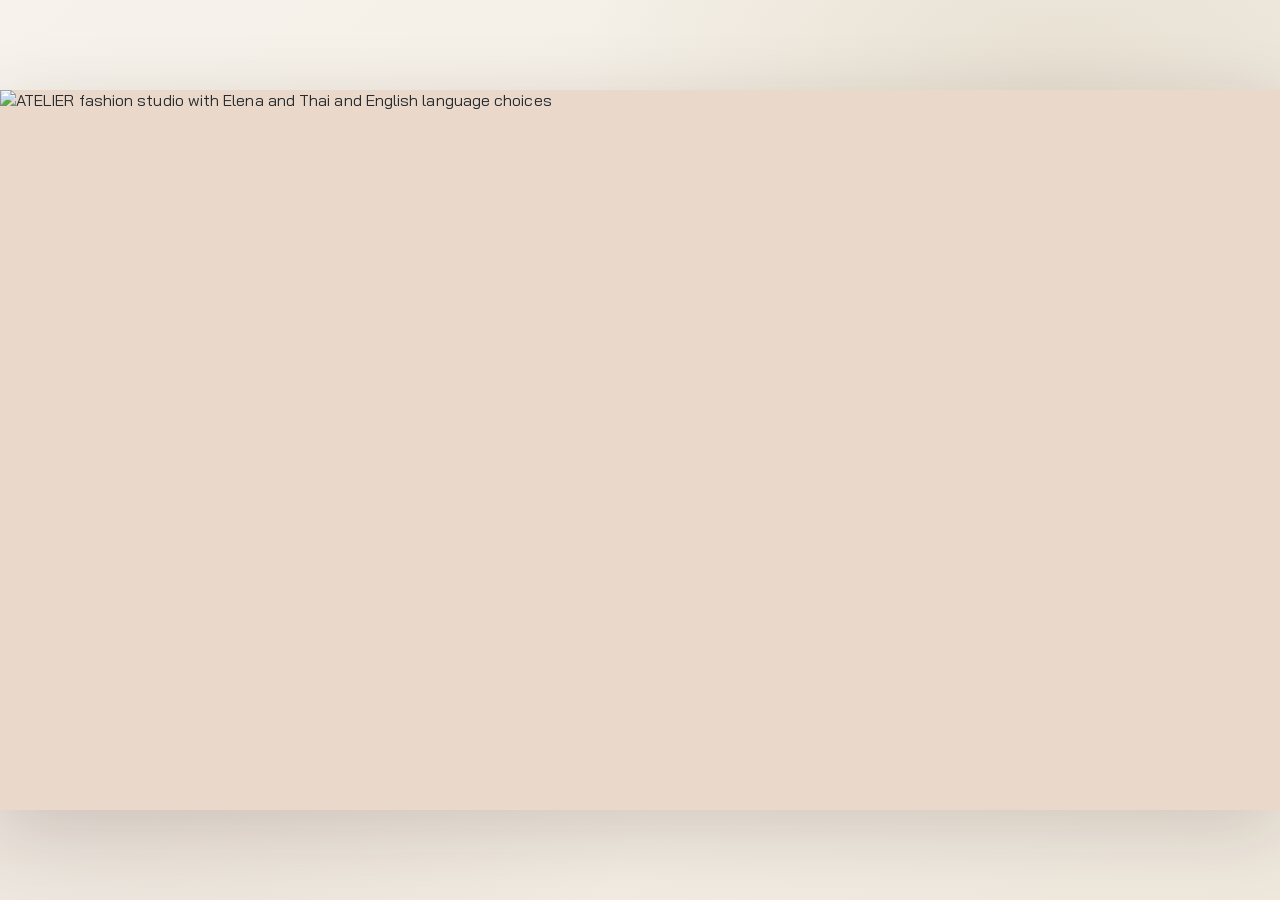
==== index.html @ 14bdda6b "Add files via upload" ====
<!DOCTYPE html>
<html lang="th">
<head>
  <meta charset="UTF-8">
  <meta name="viewport" content="width=device-width, initial-scale=1.0">
  <meta name="theme-color" content="#041f3c">
  <title>ATELIER — Fashion Learning Experience</title>
  <link rel="preconnect" href="https://fonts.googleapis.com">
  <link rel="preconnect" href="https://fonts.gstatic.com" crossorigin>
  <link href="https://fonts.googleapis.com/css2?family=Bai+Jamjuree:wght@300;400;500;600;700&display=swap" rel="stylesheet">
  <link rel="stylesheet" href="css/style.css">
</head>
<body>
  <div id="background-atelier" aria-hidden="true"></div>
  <header class="site-header">
    <button class="brand-button" id="brand-home" aria-label="ATELIER home">ATELIER</button>
    <div class="header-actions">
      <span id="progress-text" class="progress-label">ATELIER · LEARNING STUDIO</span>
      <button id="language-toggle" class="language-toggle" type="button">EN</button>
    </div>
  </header>
  <main id="app-container" aria-live="polite"></main>
  <footer class="site-footer"><span>ATELIER</span><i>✦</i> THE ART OF LEARNING & DESIGN</footer>
  <script src="js/recordAdapter.js"></script>
  <script src="js/game.js"></script>
</body>
</html>
---- css/style.css ----
:root{--cream:#f7f1e9;--burgundy:#713c48;--rose:#c98f91;--sage:#718575;--ink:#302927;--paper:#fffdfa;--muted:#776e69;--line:#e6d8d2;--shadow:0 18px 48px rgba(65,40,40,.10)}
*{box-sizing:border-box}
body{margin:0;min-height:100vh;background:var(--cream);color:var(--ink);font-family:Inter,"Noto Sans Thai",Arial,sans-serif;display:flex;flex-direction:column}
#background-atelier{position:fixed;inset:0;background:radial-gradient(circle at 80% 15%,rgba(201,143,145,.20),transparent 28%),radial-gradient(circle at 10% 80%,rgba(113,133,117,.14),transparent 28%);z-index:-1}
.site-header{height:76px;padding:0 clamp(18px,5vw,72px);display:flex;align-items:center;justify-content:space-between;background:rgba(113,60,72,.97);color:#fffaf4;box-shadow:0 4px 18px rgba(0,0,0,.08)}
.brand-button{margin:0;padding:0;border:0;background:none;color:inherit;font-family:Georgia,serif;font-size:24px;letter-spacing:.2px;cursor:pointer}
.brand-button:hover{transform:none;background:none;color:#fff}
.header-actions{display:flex;align-items:center;gap:18px}.progress-label{font-size:12px;opacity:.82}
.language-toggle{margin:0;padding:9px 14px;border:1px solid rgba(255,255,255,.5);background:transparent;color:white;border-radius:999px;font-size:12px}
main{width:100%;max-width:1180px;margin:0 auto;padding:clamp(24px,5vw,64px) clamp(16px,4vw,48px);flex:1}
.site-footer{text-align:center;padding:18px;color:#877b75;font-size:11px;letter-spacing:.08em}
.welcome-card,.content-shell{width:100%;margin:0 auto}.welcome-card{max-width:760px;background:rgba(255,253,250,.94);border:1px solid #e7d5d0;border-radius:22px;padding:clamp(28px,6vw,64px);box-shadow:var(--shadow);text-align:center}
.language-screen{margin-top:4vh}.eyebrow{font-size:11px;letter-spacing:.18em;font-weight:800;color:var(--sage);text-transform:uppercase}
h1,h2,h3,p{margin-top:0}h1{font-family:Georgia,"Noto Serif Thai",serif;color:var(--burgundy);font-size:clamp(30px,5vw,48px);line-height:1.16;margin:14px 0}
h2{color:var(--burgundy);font-size:22px}h3{color:var(--burgundy);font-size:18px;margin:10px 0}
.lead{font-size:16px;line-height:1.8;color:#665b56;max-width:620px;margin:0 auto 28px}
.language-options{display:grid;grid-template-columns:repeat(2,minmax(0,1fr));gap:14px;margin:34px auto 0;max-width:520px}
.language-choice{margin:0;background:#fff;border:1px solid var(--line);border-radius:14px;color:var(--ink);padding:24px 12px;display:flex;flex-direction:column;align-items:center;gap:7px}
.language-choice:hover{border-color:var(--burgundy);background:#fff9f7;transform:translateY(-3px)}
.flag{font-size:30px}.language-choice strong{font-size:17px}.language-choice small{color:var(--muted);font-weight:400}
.home-screen{margin-top:2vh}.home-screen h1{font-size:clamp(40px,7vw,66px)}.home-art{display:flex;align-items:center;justify-content:center;gap:14px;margin:30px auto}.home-art img{width:72px;height:72px;border-radius:50%;border:2px solid var(--rose);background:var(--cream)}.home-art div{display:flex;flex-direction:column;text-align:left;gap:4px}.home-art strong{color:var(--burgundy)}.home-art span{font-size:12px;color:var(--muted)}
button{font:inherit;cursor:pointer;transition:transform .16s,background .16s,border-color .16s,box-shadow .16s}
.primary-button,.secondary-button{border-radius:999px;padding:14px 24px;font-weight:700;margin:0;border:1px solid transparent}
.primary-button{background:var(--burgundy);color:#fffaf4;box-shadow:0 8px 18px rgba(113,60,72,.16)}.primary-button:hover{background:#5c303a;transform:translateY(-2px)}
.secondary-button{background:transparent;border-color:#cdb8b2;color:var(--burgundy)}.secondary-button:hover{background:#f8eeeb;transform:translateY(-1px)}
.text-button{border:0;background:none;color:var(--burgundy);padding:10px 12px;margin:0;font-weight:700}.text-button:hover{background:rgba(113,60,72,.06);transform:none}
.home-screen .text-button{display:block;margin:12px auto 0}
.content-shell{max-width:1040px}.narrow-shell{max-width:780px}
.section-heading{margin:8px 0 28px}.section-heading h1{margin-bottom:8px}.section-heading p{color:var(--muted);line-height:1.7}
.chapter-grid{display:grid;grid-template-columns:repeat(2,minmax(0,1fr));gap:14px}
.chapter-card{margin:0;padding:22px;background:rgba(255,253,250,.92);border:1px solid var(--line);border-radius:16px;display:flex;gap:18px;text-align:left;color:var(--ink);min-height:150px}
.chapter-card:hover{border-color:var(--rose);transform:translateY(-3px);box-shadow:var(--shadow)}
.chapter-number{font-family:Georgia,serif;font-size:32px;color:var(--rose);line-height:1}
.chapter-copy{display:flex;flex-direction:column;gap:7px}.chapter-copy small{font-size:10px;letter-spacing:.12em;color:var(--sage);font-weight:800}.chapter-copy strong{font-size:18px;color:var(--burgundy)}.chapter-copy span{font-size:13px;line-height:1.5;color:var(--muted)}.chapter-copy em{font-style:normal;font-size:12px;font-weight:700;color:var(--burgundy);margin-top:5px}
.page-actions{display:flex;justify-content:space-between;align-items:center;gap:12px;margin-top:28px;flex-wrap:wrap}
.breadcrumb{display:flex;align-items:center;gap:10px;margin-bottom:24px;color:#9a8d86;font-size:12px}.breadcrumb .text-button{padding-left:0}
.chapter-hero{background:rgba(255,253,250,.88);border:1px solid var(--line);border-radius:18px;padding:30px;margin-bottom:16px}.chapter-hero h1{font-size:38px}.chapter-hero .lead{margin:0}
.info-card{background:rgba(255,253,250,.9);border:1px solid var(--line);border-radius:16px;padding:24px;margin:14px 0;line-height:1.8}.info-card ul{padding-left:22px;margin-bottom:0}.info-card li{margin:8px 0}.muted{color:var(--muted);font-size:13px}
.tool-review-grid{display:grid;grid-template-columns:repeat(2,minmax(0,1fr));gap:14px}
.tool-review-card{background:rgba(255,253,250,.95);border:1px solid var(--line);border-radius:15px;padding:20px;min-height:170px}
.tool-card-top{display:flex;justify-content:space-between;align-items:center}.tool-index{font-family:Georgia,serif;color:var(--rose);font-size:24px}.shortcut{background:#f4e9e5;color:var(--burgundy);border-radius:7px;padding:5px 9px;font-weight:800;font-size:12px}.tool-review-card p{font-size:14px;color:#6d625d;line-height:1.7;margin-bottom:0}
.matching-progress{display:flex;align-items:center;gap:16px;margin:22px 0;color:var(--muted);font-size:13px}.progress-track{height:7px;flex:1;background:#eadeda;border-radius:99px;overflow:hidden}.progress-track i{display:block;height:100%;background:var(--sage);border-radius:99px;transition:width .2s}
.matching-columns{display:grid;grid-template-columns:1fr 1fr;gap:22px}.matching-column h2{font-size:16px;margin-bottom:12px}.match-list{display:flex;flex-direction:column;gap:10px}
.match-tool,.match-prompt{width:100%;margin:0;border-radius:12px;padding:16px;background:rgba(255,253,250,.96);border:1px solid #dfcbc5;color:var(--ink);text-align:left;min-height:68px}
.match-tool{display:flex;align-items:center;justify-content:space-between;gap:10px}.match-tool strong{color:var(--burgundy)}.match-tool span{background:#f3e7e3;border-radius:6px;padding:4px 7px;font-size:11px;font-weight:800;color:var(--burgundy)}
.match-tool:hover,.match-prompt:hover{border-color:var(--burgundy);box-shadow:0 5px 15px rgba(70,40,40,.07)}
.match-tool.is-selected{border:2px solid var(--burgundy);background:#f9efec}
.match-prompt{display:flex;flex-direction:column;gap:8px;line-height:1.55}.match-prompt small{font-size:10px;color:#a2938c}.match-prompt.is-matched{background:#edf3ed;border-color:var(--sage);color:#405a45}.match-prompt.is-revealed{background:#f7e8e5;border-color:var(--rose);color:#713c48}.match-prompt:disabled{cursor:default;opacity:1}
.match-feedback{margin-top:18px;padding:16px 18px;border-radius:12px;background:#f2e9e5;border:1px solid #d9b9b4;line-height:1.65}.match-feedback[hidden]{display:none}.match-feedback strong{color:var(--burgundy)}
button:disabled{opacity:.45;cursor:not-allowed;transform:none!important;box-shadow:none!important}
.result-screen{margin-top:2vh}.result-screen h2{margin:0 0 24px}.result-grid{display:grid;grid-template-columns:repeat(2,1fr);gap:12px;margin:26px 0}.result-stat{background:#fbf5f1;border:1px solid var(--line);border-radius:13px;padding:18px;display:flex;flex-direction:column;gap:6px}.result-stat strong{font-size:30px;color:var(--burgundy)}.result-stat span{font-size:12px;color:var(--muted)}.result-actions{display:flex;justify-content:center;gap:12px;flex-wrap:wrap}
@media(max-width:700px){.site-header{height:66px;padding:0 16px}.brand-button{font-size:20px}.progress-label{display:none}main{padding:24px 14px}.chapter-grid,.tool-review-grid,.matching-columns{grid-template-columns:1fr}.chapter-card{min-height:unset;padding:18px}.chapter-hero{padding:22px}.chapter-hero h1{font-size:30px}.matching-progress{align-items:flex-start;flex-direction:column}.progress-track{width:100%;flex:auto}.page-actions{align-items:stretch}.page-actions button{flex:1}.language-options{gap:9px}.language-choice{padding:20px 8px}.result-grid{gap:8px}.result-stat{padding:14px}}


/* Fashion Editorial — Language Selection only */
.language-editorial{
  position:relative;isolation:isolate;display:grid;grid-template-columns:minmax(0,1fr) minmax(360px,.88fr);
  gap:clamp(30px,6vw,84px);align-items:center;max-width:1120px;min-height:590px;margin:0 auto;
  padding:clamp(28px,5vw,68px);overflow:hidden;background:rgba(255,253,250,.92);
  border:1px solid #e5d4cd;box-shadow:var(--shadow)
}
.language-editorial:before{content:"";position:absolute;z-index:-1;left:0;top:0;bottom:0;width:8px;background:var(--burgundy)}
.language-editorial-copy{position:relative;z-index:1;padding:12px 0}
.editorial-kicker,.panel-topline{display:flex;align-items:center;gap:10px;font-size:9px;letter-spacing:.17em;font-weight:800;color:var(--sage)}
.editorial-kicker span{width:25px;height:1px;background:var(--rose)}
.editorial-overline{margin:62px 0 14px;color:var(--rose);font-size:10px;letter-spacing:.2em;font-weight:800}
.language-editorial-copy h1{max-width:570px;font-size:clamp(38px,5.3vw,66px);line-height:1.12;letter-spacing:-.035em;margin:0 0 22px}
.editorial-description{max-width:440px;color:var(--muted);font-size:14px;line-height:1.9;margin:0}
.editorial-rule{width:100%;max-width:390px;height:1px;background:var(--line);margin:36px 0 24px}
.editorial-mentor{display:flex;align-items:center;gap:14px}
.mentor-portrait{width:58px;height:58px;padding:4px;border:1px solid var(--rose);border-radius:50%;background:#f5ece7}
.mentor-portrait img{display:block;width:100%;height:100%;border-radius:50%}
.mentor-caption{display:flex;flex-direction:column;gap:3px}
.mentor-caption span{font-size:8px;letter-spacing:.16em;color:var(--sage);font-weight:800}
.mentor-caption strong{font-family:Georgia,serif;font-size:19px;color:var(--burgundy)}
.mentor-caption small{font-size:10px;color:var(--muted)}
.editorial-index{margin-top:54px;color:#a18f87;font-size:9px;letter-spacing:.17em;font-weight:800}
.editorial-index span{color:var(--rose);padding:0 6px}
.language-editorial-panel{position:relative;z-index:1;padding:clamp(24px,3vw,42px);background:#f7f1e9;border:1px solid #e8d9d1}
.panel-topline{justify-content:space-between;padding-bottom:17px;border-bottom:1px solid #e4d5cd}
.panel-topline span:last-child{color:#aa9690}
.panel-heading{padding:40px 0 26px}
.panel-heading .eyebrow{font-size:9px;letter-spacing:.14em}
.panel-heading h2{font-family:Georgia,"Noto Serif Thai",serif;font-size:clamp(27px,3vw,37px);line-height:1.25;margin:13px 0;color:var(--burgundy)}
.panel-heading p:last-child{font-size:12px;line-height:1.8;color:var(--muted);margin:0}
.language-editorial .language-options{display:flex;flex-direction:column;gap:10px;max-width:none;margin:0}
.language-editorial .language-choice{position:relative;display:grid;grid-template-columns:38px 1fr 24px;align-items:center;gap:14px;width:100%;min-height:88px;padding:17px 19px;border:1px solid #dfcec6;border-radius:0;background:#fffdfa;text-align:left}
.language-editorial .language-choice:hover{transform:translateX(4px);border-color:var(--burgundy);background:#fff}
.language-card-index{font-family:Georgia,serif;font-size:15px;color:var(--rose)}
.language-card-main{display:flex;flex-direction:column;gap:5px}
.language-card-main strong{font-family:Georgia,"Noto Serif Thai",serif;font-size:21px;color:var(--burgundy)}
.language-card-main small{font-size:9px;letter-spacing:.18em;color:var(--sage);font-weight:800}
.language-card-arrow{font-size:20px;color:var(--rose);transition:transform .16s}
.language-editorial .language-choice:hover .language-card-arrow{transform:translate(3px,-3px)}
.panel-footnote{display:flex;gap:8px;align-items:flex-start;margin-top:22px;font-size:10px;line-height:1.7;color:var(--muted)}
.panel-footnote span{color:var(--rose)}
.language-decor{position:absolute;z-index:0;pointer-events:none;font-family:Georgia,serif;color:rgba(113,60,72,.045);font-size:clamp(64px,10vw,132px);letter-spacing:-.06em}
.language-decor-one{right:37%;top:3%}
.language-decor-two{right:4%;bottom:2%;font-size:52px;letter-spacing:.08em}
@media(max-width:800px){
  .language-editorial{grid-template-columns:1fr;gap:26px;min-height:0;padding:28px 22px}
  .editorial-overline{margin-top:34px}
  .language-editorial-copy h1{font-size:clamp(35px,9vw,52px)}
  .editorial-index{margin-top:28px}
  .panel-heading{padding:28px 0 20px}
  .language-editorial-panel{padding:22px}
}
@media(max-width:420px){
  .language-editorial{padding:23px 16px}
  .language-editorial .language-choice{min-height:76px;padding:13px}
  .language-card-main strong{font-size:18px}
}


/* Feedback iteration v2 */
.intro-actions{display:flex;justify-content:flex-end;margin-top:22px}
.tool-review-heading{display:flex;align-items:center;gap:10px}
.tool-review-heading h3{margin:0}
.tool-symbol{width:42px;height:42px;flex:0 0 42px;display:inline-flex;align-items:center;justify-content:center;border:1px solid #dfcbc5;border-radius:10px;background:#fffaf7;color:var(--burgundy);font-size:24px;font-weight:700}
.tool-symbol img{width:27px;height:27px;object-fit:contain}
.tool-glyph{font-family:Georgia,serif}
.match-tool-copy{display:flex;flex-direction:column;gap:4px;min-width:0}
.match-tool-copy small{font-size:11px;color:var(--muted);font-weight:700}
.match-tool.is-wrong,.match-prompt.is-wrong,.scenario-option.is-wrong{border:2px solid #c74747!important;background:#fff0ef!important;color:#8e2929!important}
.match-tool.is-wrong .tool-symbol{border-color:#c74747;color:#a72f2f;background:#ffe3e1}
.match-prompt.is-wrong{box-shadow:0 0 0 2px rgba(199,71,71,.08)}
.match-prompt.is-matched{border:2px solid #4c9564!important;background:#edf7ef!important;color:#28643c!important}
.match-prompt.is-matched small{color:#39744c}
.match-feedback.feedback-correct{border-color:#75ad83;background:#edf7ef;color:#285d39}
.match-feedback.feedback-wrong{border-color:#d78383;background:#fff0ef;color:#8e2929}
.round-notice{margin:0 0 10px;color:var(--sage);font-size:12px;font-weight:700}
.activity-choice-grid{display:grid;grid-template-columns:1fr 1fr;gap:16px}
.activity-choice{position:relative;min-height:190px;padding:26px;text-align:left;border:1px solid var(--line);border-radius:16px;background:var(--paper);color:var(--ink);display:flex;flex-direction:column;align-items:flex-start;gap:12px}
.activity-choice:hover{border-color:var(--burgundy);transform:translateY(-3px);box-shadow:var(--shadow)}
.activity-number{font:30px Georgia,serif;color:var(--rose)}
.activity-choice strong{font-size:18px;color:var(--burgundy)}
.activity-choice small{font-size:13px;line-height:1.6;color:var(--muted)}
.activity-arrow{margin-top:auto;align-self:flex-end;color:var(--burgundy);font-size:22px}
.scenario-card{overflow:hidden;border:1px solid var(--line);border-radius:18px;background:var(--paper);box-shadow:var(--shadow);margin:20px 0}
.scenario-visual{min-height:210px;background:#f1e8df;display:flex;flex-direction:column;align-items:center;justify-content:center;position:relative;gap:12px}
.scenario-artboard{width:190px;height:125px;border:1px solid #cdb8ae;background:#fffdf9;position:relative;display:flex;align-items:center;justify-content:center;gap:15px}
.scenario-shape{width:55px;height:55px;border:3px solid var(--burgundy);border-radius:50%;display:block}
.scenario-shape-two{width:55px;height:55px;border:3px dashed var(--sage)}
.scenario-anchor{position:absolute;width:7px;height:7px;border-radius:50%;background:var(--rose);left:30px;top:28px}
.scenario-visual-caption{font-size:9px;letter-spacing:.2em;color:var(--sage);font-weight:800}
.scenario-prompt{padding:22px 24px;margin:0;font-size:16px;line-height:1.8}
.scenario-options{display:grid;grid-template-columns:1fr 1fr;gap:12px}
.scenario-option{margin:0;min-height:76px;border:1px solid var(--line);border-radius:12px;background:var(--paper);padding:14px;display:flex;align-items:center;gap:12px;text-align:left;color:var(--ink)}
.scenario-option:hover{border-color:var(--burgundy);transform:translateY(-2px)}
.scenario-option span:last-child{display:flex;flex-direction:column;gap:5px}
.scenario-option strong{font-size:13px;color:var(--burgundy)}
.scenario-option small{font-size:11px;color:var(--muted)}
.scenario-option.is-correct{border:2px solid #4c9564;background:#edf7ef;color:#28643c}
.scenario-option.is-correct strong{color:#28643c}
.scenario-next{display:block;margin:16px 0 0 auto}
@media(max-width:700px){.activity-choice-grid,.scenario-options{grid-template-columns:1fr}.intro-actions{justify-content:stretch}.intro-actions .primary-button{width:100%}.scenario-visual{min-height:170px}.scenario-prompt{padding:18px}}


/* Mechanics patch v3: ensure tool pictograms and answer-state feedback are visible. */
.tool-symbol.tool-vector svg{width:27px;height:27px;display:block;fill:none;stroke:currentColor;stroke-width:2;stroke-linecap:round;stroke-linejoin:round}
.match-tool.is-wrong,.match-prompt.is-wrong,.scenario-option.is-wrong{border:2px solid #c74747!important;background:#fff0ef!important;color:#8e2929!important}
.match-tool.is-wrong .tool-symbol,.scenario-option.is-wrong .tool-symbol{border-color:#c74747;color:#a72f2f;background:#ffe3e1}
.match-prompt.is-matched{border:2px solid #4c9564!important;background:#edf7ef!important;color:#28643c!important}
.match-feedback.feedback-correct{border-color:#75ad83;background:#edf7ef;color:#285d39}
.match-feedback.feedback-wrong{border-color:#d78383;background:#fff0ef;color:#8e2929}

/* Mechanics v3.1: scenario artwork only; existing UI theme/layout is preserved */
.scenario-artboard { display:flex; align-items:center; justify-content:center; min-height:150px; }
.scenario-illustration { display:block; width:min(220px,70%); height:130px; overflow:visible; color:#713c48; }
.scenario-option:disabled { opacity:.72; cursor:not-allowed; }
.scenario-option.is-wrong { border-color:#c74747 !important; background:#fff0ef !important; }
.scenario-option.is-correct { border-color:#398451 !important; background:#edf7ef !important; }


/* Scenario workspace illustration: task-specific Illustrator-like artboard. */
.scenario-artboard {
  width: min(100%, 900px);
  height: auto;
  min-height: 0;
  border: 0;
  background: transparent;
  overflow: hidden;
}
.scenario-illustration.illustrator-workspace {
  width: 100%;
  height: auto;
  max-width: 960px;
  display: block;
  aspect-ratio: 960 / 470;
  overflow: hidden;
  border-radius: 8px;
}
.scenario-visual { padding: 18px; }


/* Chapter 06 interactive keyboard practice */
.keyboard-task-card{background:#fffdfa;border:1px solid #e7d5cc;border-radius:18px;padding:28px;margin:24px 0 18px;box-shadow:0 12px 30px rgba(70,40,40,.06)}
.keyboard-task-label{display:block;font-size:.72rem;letter-spacing:.16em;color:#748978;font-weight:800;margin-bottom:12px}
.keyboard-task-card h2{font-family:inherit;font-size:1.25rem;line-height:1.7;color:#44363a;margin:0 0 16px}
.keyboard-task-card p{margin:0;color:#867a74;font-size:.9rem}
.keyboard-status{display:flex;justify-content:space-between;align-items:center;padding:12px 16px;background:#f1e8e1;border-radius:10px;margin:16px 0;color:#73505a}
.virtual-keyboard{background:#dedbd8;border:1px solid #c8c1bc;border-radius:14px;padding:14px;display:flex;flex-direction:column;gap:8px;max-width:850px;margin:0 auto}
.keyboard-row{display:flex;justify-content:center;gap:6px}
.virtual-key{min-width:42px;height:46px;padding:0 10px;border:1px solid #b9b0aa;border-bottom-width:3px;border-radius:7px;background:#fffdfa;color:#4d4140;font-weight:700;cursor:pointer;box-shadow:0 1px 2px rgba(0,0,0,.06)}
.virtual-key:hover{background:#f8efeb;border-color:#87515d}
.virtual-key.key-active{background:#75404d;color:white;border-color:#633541;transform:translateY(2px);border-bottom-width:1px}
.virtual-key.key-space{flex:1;max-width:300px}
.keyboard-actions{display:flex;justify-content:flex-end;gap:12px;margin:18px 0}
@media(max-width:680px){.virtual-keyboard{padding:7px;gap:5px}.keyboard-row{gap:3px}.virtual-key{min-width:0;flex:1;height:38px;padding:0 3px;font-size:.72rem}.keyboard-task-card{padding:18px}}


/* Chapter 06 keyboard instructions and accessible key guidance */
.keyboard-instructions{border:1px solid #d8c5bb;border-left:4px solid #748978;background:#f7f0e9;border-radius:12px;padding:16px 20px;margin:18px 0;color:#514347}
.keyboard-instructions strong{display:block;color:#713c48;margin-bottom:6px}
.keyboard-instructions p{margin:0;line-height:1.75;font-size:.94rem}
.keyboard-actions{justify-content:flex-end}


/* =========================================================
   ATELIER — Fashion Editorial UI System
   Visual layer only. Mechanics v3.4.2 intentionally retained.
   ========================================================= */
:root{
  --navy:#041f3c;
  --burgundy:#541c21;
  --sand:#b5a682;
  --cream:#f5f0e8;
  --paper:#fffdf9;
  --ink:#202b35;
  --muted:#77716a;
  --line:rgba(84,28,33,.16);
  --sage:#718575;
  --shadow:0 22px 60px rgba(4,31,60,.10);
  --shadow-soft:0 10px 28px rgba(4,31,60,.07);
  --radius-xl:28px;
  --radius-lg:20px;
  --radius-md:14px;
}
*{box-sizing:border-box}
html{scroll-behavior:smooth}
body{
  background:
    radial-gradient(ellipse at 82% 12%,rgba(181,166,130,.20),transparent 32%),
    radial-gradient(ellipse at 8% 85%,rgba(84,28,33,.055),transparent 30%),
    var(--cream);
  color:var(--ink);
  font-family:'Bai Jamjuree',sans-serif;
  letter-spacing:.005em;
}
#background-atelier{
  position:fixed;inset:0;z-index:-1;pointer-events:none;
  background:
    linear-gradient(115deg,transparent 0 64%,rgba(181,166,130,.07) 64.2%,transparent 65%),
    radial-gradient(circle at 78% 22%,rgba(84,28,33,.07),transparent 26%);
}
.site-header{
  min-height:78px;height:auto;padding:15px clamp(20px,6vw,88px);
  background:rgba(4,31,60,.97);color:#fffaf2;
  border-bottom:1px solid rgba(181,166,130,.38);
  box-shadow:0 8px 28px rgba(4,31,60,.12);
}
.brand-button{
  font-family:'Bai Jamjuree',sans-serif;font-size:25px;font-weight:700;
  letter-spacing:.22em;color:#fffaf2;text-transform:uppercase;
}
.brand-button:before{content:"✦";font-size:13px;color:var(--sand);margin-right:12px;vertical-align:3px}
.brand-button:hover{color:#fff}
.progress-label{font-size:11px;letter-spacing:.14em;text-transform:uppercase;color:#e8dfcf}
.language-toggle{border-color:rgba(181,166,130,.65);font-family:inherit;font-weight:600}
.language-toggle:hover{background:rgba(181,166,130,.16)}
main{max-width:1320px;padding:clamp(28px,5vw,68px) clamp(18px,4.5vw,64px)}
.site-footer{
  color:#77716a;padding:24px 16px 30px;font-size:10px;letter-spacing:.2em;
  text-transform:uppercase
}
.site-footer span{font-weight:700;color:var(--burgundy);letter-spacing:.28em}
.site-footer i{font-style:normal;color:var(--sand);padding:0 10px}
h1,h2,h3{font-family:'Bai Jamjuree',sans-serif}
h1{color:var(--burgundy);font-weight:700;letter-spacing:-.035em}
h2,h3{color:var(--burgundy);font-weight:600}
.eyebrow,.editorial-kicker,.editorial-overline,.panel-topline,.chapter-copy small{
  color:var(--sage);font-family:'Bai Jamjuree',sans-serif;
  letter-spacing:.18em;font-weight:700
}
button{font-family:'Bai Jamjuree',sans-serif}
.primary-button{
  background:var(--burgundy);color:#fffaf2;border-radius:999px;
  padding:15px 28px;box-shadow:0 10px 24px rgba(84,28,33,.18);
  letter-spacing:.025em
}
.primary-button:hover{background:#3f151a;box-shadow:0 14px 28px rgba(84,28,33,.22)}
.secondary-button{border-color:rgba(84,28,33,.28);color:var(--burgundy)}
.secondary-button:hover{background:rgba(181,166,130,.14)}
.text-button{color:var(--burgundy)}
.welcome-card,.content-shell,.chapter-card,.review-card,.activity-card,.result-screen,
.intro-card,.objective-card,.tool-review-card,.scenario-card,.keyboard-challenge{
  border-color:var(--line)
}
.welcome-card{
  background:rgba(255,253,249,.96);border:1px solid var(--line);
  border-radius:var(--radius-xl);box-shadow:var(--shadow);
}
.content-shell{max-width:1120px}
.narrow-shell{max-width:820px}
.section-heading{margin-bottom:34px}
.section-heading h1{font-size:clamp(34px,5vw,54px)}
.chapter-grid{gap:18px}
.chapter-card{
  background:rgba(255,253,249,.94);border:1px solid var(--line);
  border-radius:var(--radius-lg);padding:26px;min-height:164px;
  box-shadow:var(--shadow-soft);position:relative;overflow:hidden;
}
.chapter-card:after{
  content:"";position:absolute;right:-24px;bottom:-46px;width:130px;height:130px;
  border:1px solid rgba(181,166,130,.34);border-radius:50%;
  box-shadow:0 0 0 14px rgba(181,166,130,.06),0 0 0 29px rgba(181,166,130,.04);
  pointer-events:none
}
.chapter-card:hover{border-color:var(--sand);transform:translateY(-4px);box-shadow:var(--shadow)}
.chapter-number{color:var(--sand);font-family:'Bai Jamjuree',sans-serif;font-weight:700}
.chapter-copy strong{color:var(--burgundy);font-weight:600}
.chapter-copy span{color:#706a64}
.page-actions{margin-top:30px}
.language-editorial{
  min-height:650px;display:grid;grid-template-columns:minmax(0,1.02fr) minmax(360px,.98fr);
  gap:clamp(26px,5vw,72px);align-items:center;position:relative;
  max-width:1160px;margin:0 auto;padding:clamp(24px,4vw,48px) 0;
}
.language-editorial-copy{position:relative;padding:20px 0 30px;z-index:1}
.editorial-kicker{font-size:10px;color:var(--sage);line-height:1.8}
.editorial-kicker span{display:inline-block;width:26px;height:1px;background:var(--sand);vertical-align:middle;margin-right:10px}
.editorial-overline{font-size:11px;margin:42px 0 14px}
.language-editorial-copy h1{font-size:clamp(38px,5vw,64px);line-height:1.18;max-width:620px}
.editorial-description{max-width:510px;color:var(--muted);line-height:1.9;font-size:15px}
.editorial-rule{width:90px;height:1px;background:var(--sand);margin:28px 0}
.editorial-mentor{display:flex;align-items:center;gap:16px}
.mentor-portrait{width:88px;height:108px;border-radius:48px 48px 18px 18px;overflow:hidden;background:#e7ded1;border:1px solid rgba(181,166,130,.6);box-shadow:var(--shadow-soft)}
.mentor-portrait img{width:100%;height:100%;object-fit:cover}
.mentor-caption{display:flex;flex-direction:column;gap:3px}
.mentor-caption span{font-size:9px;letter-spacing:.16em;color:var(--sage);font-weight:700}
.mentor-caption strong{font-family:'Bai Jamjuree',sans-serif;color:var(--burgundy);font-size:22px}
.mentor-caption small{font-size:12px;color:var(--muted)}
.editorial-index{margin-top:46px;font-size:10px;letter-spacing:.2em;color:var(--burgundy);font-weight:700}
.editorial-index span{color:var(--sand);padding:0 8px}
.language-editorial-panel{
  background:rgba(255,253,249,.94);border:1px solid var(--line);
  border-radius:var(--radius-xl);padding:clamp(26px,4vw,48px);
  box-shadow:var(--shadow);position:relative;z-index:2
}
.language-editorial-panel:before{
  content:"";position:absolute;inset:10px;border:1px solid rgba(181,166,130,.22);
  border-radius:21px;pointer-events:none
}
.panel-topline{display:flex;justify-content:space-between;font-size:9px;position:relative}
.panel-heading{position:relative;margin:44px 0 30px}
.panel-heading .eyebrow{font-size:10px}
.panel-heading h2{font-size:clamp(27px,3vw,36px);margin:10px 0}
.panel-heading p:last-child{color:var(--muted);line-height:1.8;font-size:13px}
.language-options{display:grid;grid-template-columns:1fr;gap:12px;max-width:none;margin:0;position:relative}
.language-choice{
  display:flex;flex-direction:row;align-items:center;text-align:left;gap:18px;
  border:1px solid var(--line);background:#fffdf9;color:var(--burgundy);
  border-radius:15px;padding:18px 20px;min-height:82px
}
.language-choice:first-child{background:var(--burgundy);color:#fffaf2;border-color:var(--burgundy)}
.language-choice:hover{border-color:var(--sand);background:#f7f1e8;transform:translateX(4px)}
.language-choice:first-child:hover{background:#3f151a}
.language-card-index{font-size:11px;letter-spacing:.12em;color:var(--sand)}
.language-card-main{display:flex;flex-direction:column;gap:2px;flex:1}
.language-card-main strong{font-size:17px;font-weight:600}
.language-card-main small{font-size:9px;letter-spacing:.18em;opacity:.7}
.language-card-arrow{font-size:22px}
.panel-footnote{font-size:11px;color:var(--muted);margin-top:24px;position:relative;line-height:1.7}
.panel-footnote span{color:var(--sand);margin-right:8px}
.language-decor{color:rgba(181,166,130,.13);font-family:'Bai Jamjuree',sans-serif;font-weight:700;letter-spacing:.25em}
.language-decor-one{font-size:clamp(65px,10vw,130px);position:absolute;right:4%;bottom:-8%;pointer-events:none}
.language-decor-two{display:none}
.home-screen{max-width:900px;padding:clamp(34px,6vw,72px);position:relative;overflow:hidden}
.home-screen:after{
  content:"";position:absolute;right:-65px;top:-80px;width:260px;height:260px;
  border:1px solid rgba(181,166,130,.4);border-radius:50%;
  box-shadow:0 0 0 22px rgba(181,166,130,.06),0 0 0 46px rgba(181,166,130,.04);
  pointer-events:none
}
.home-screen h1{font-size:clamp(46px,7vw,76px);letter-spacing:.04em;text-transform:uppercase}
.home-art{justify-content:center;margin:32px auto;gap:18px}
.home-art img{width:92px;height:110px;border-radius:48px 48px 18px 18px;object-fit:cover;background:#e7ded1;border:1px solid var(--sand)}
.home-art div{gap:4px}
.home-art strong{font-size:20px;color:var(--burgundy)}
.home-art span{font-size:12px}
.section-heading p,.lead{line-height:1.9;color:var(--muted)}
.breadcrumb{color:var(--sage);font-size:11px;letter-spacing:.08em}
.breadcrumb button{font-family:inherit}
.matching-board,.matching-column,.scenario-visual,.scenario-card,.keyboard-shell,.keyboard-frame,
.intro-panel,.review-panel,.objective-panel{
  border-radius:var(--radius-lg)
}
.matching-column,.scenario-card,.keyboard-shell,.intro-panel,.review-panel,.objective-panel{
  background:rgba(255,253,249,.96);border:1px solid var(--line);box-shadow:var(--shadow-soft)
}
.matching-card,.match-item,.scenario-option,.keyboard-key{
  font-family:'Bai Jamjuree',sans-serif
}
.matching-card,.match-item,.scenario-option{
  border:1px solid var(--line);border-radius:14px;background:#fffdf9;
  transition:transform .16s,border-color .16s,background .16s,box-shadow .16s
}
.matching-card:hover,.match-item:hover,.scenario-option:hover{border-color:var(--sand);box-shadow:var(--shadow-soft)}
.is-correct,.feedback-correct{border-color:#6c9b78!important;background:#edf6ee!important;color:#285c37!important}
.is-wrong,.feedback-wrong{border-color:#d77b78!important;background:#fff0ef!important;color:#8c2929!important}
.keyboard-challenge{max-width:900px}
.keyboard-challenge .scenario-card{padding:28px}
.keyboard-challenge .keyboard-frame{background:#e8e5e1;border:1px solid #d2cbc2}
.keyboard-key{border-radius:9px!important;border:1px solid #c8beb4!important;box-shadow:0 2px 0 #b7aca2!important;color:#263746!important;background:#fffdf9!important}
.keyboard-key.is-active,.keyboard-key.active{background:var(--burgundy)!important;color:white!important;border-color:var(--burgundy)!important}
.feedback-correct,.feedback-wrong{border-radius:15px;padding:18px 20px;line-height:1.8}
.result-screen{max-width:850px}
.result-screen h1{font-size:clamp(38px,5vw,58px)}
button:focus-visible{outline:3px solid rgba(181,166,130,.85);outline-offset:3px}
@media(max-width:800px){
  .language-editorial{grid-template-columns:1fr;gap:24px;min-height:0;padding:10px 0 30px}
  .editorial-overline{margin-top:24px}
  .language-editorial-copy h1{font-size:clamp(34px,9vw,48px)}
  .editorial-index{margin-top:24px}
  .language-editorial-panel{padding:26px}
  .language-decor-one{font-size:62px;bottom:-2%;right:0}
  .chapter-grid{grid-template-columns:1fr}
  .site-header{padding:13px 18px}
  .brand-button{font-size:20px}
  .progress-label{display:none}
}
@media(max-width:480px){
  main{padding:22px 15px}
  .language-editorial-panel{padding:22px}
  .panel-heading{margin:30px 0 22px}
  .language-choice{min-height:72px;padding:14px}
  .chapter-card{padding:20px}
  .primary-button,.secondary-button{padding:13px 20px}
}


/* ATELIER Design Concept 01 — full-bleed approved language-selection artwork */
body.is-language-screen{
  margin:0!important;padding:0!important;overflow:hidden;
  background:#ead9ca!important;
}
body.is-language-screen .site-header,
body.is-language-screen .site-footer{display:none!important}
body.is-language-screen main#app-container{
  width:100vw!important;height:100vh!important;max-width:none!important;
  margin:0!important;padding:0!important;display:flex;align-items:center;justify-content:center;
  overflow:hidden;
}
.language-artwork-screen{
  position:relative;width:min(100vw,177.683vh);height:min(100vh,56.281vw);
  aspect-ratio:1672/941;overflow:hidden;background:#ead9ca;
  box-shadow:0 18px 70px rgba(52,25,24,.16);
}
.language-artwork{
  display:block;width:100%;height:100%;object-fit:fill;user-select:none;
  -webkit-user-drag:none;
}
.language-hotspot{
  position:absolute;top:55.3%;height:10.9%;width:21.5%;
  border:0;border-radius:999px;background:transparent;cursor:pointer;
  outline-offset:5px;transition:background .18s,box-shadow .18s;
}
.language-hotspot-th{left:31.4%}
.language-hotspot-en{left:54.3%}
.language-hotspot:hover{
  background:rgba(255,255,255,.10);
  box-shadow:0 0 0 2px rgba(181,166,130,.72),0 8px 24px rgba(84,28,33,.12);
}
.language-hotspot:focus-visible{
  outline:3px solid #041f3c;
  background:rgba(255,255,255,.14);
}
@media(max-aspect-ratio:1672/941){
  .language-artwork-screen{width:100vw;height:auto}
}
@media(min-aspect-ratio:1672/941){
  .language-artwork-screen{height:100vh;width:auto}
}


/* =========================================================
   ATELIER — Editorial UI system (v3)
   Approved palette + Bai Jamjuree; game mechanics untouched.
   ========================================================= */
:root{
 --cream:#f5f0e8;--burgundy:#541c21;--rose:#b5a682;--sage:#718575;
 --ink:#252b30;--paper:#fffdf9;--muted:#766f68;--line:#ded4c6;
 --navy:#041f3c;--shadow:0 22px 65px rgba(4,31,60,.10);
 --shadow-soft:0 12px 34px rgba(4,31,60,.07);--radius-lg:22px;
}
html,body,button,input{font-family:'Bai Jamjuree',sans-serif}
body{background:var(--cream);color:var(--ink)}
#background-atelier{
 background:
 radial-gradient(ellipse at 82% 12%,rgba(181,166,130,.19),transparent 32%),
 radial-gradient(ellipse at 8% 82%,rgba(84,28,33,.07),transparent 34%),
 linear-gradient(135deg,#f7f3ec,#eee7dc);
}
.site-header{
 height:78px;background:var(--navy);color:#fffdf9;padding:0 clamp(20px,6vw,92px);
 box-shadow:0 8px 26px rgba(4,31,60,.13);border-bottom:1px solid rgba(181,166,130,.45)
}
.brand-button{font-family:'Bai Jamjuree',sans-serif;font-size:25px;font-weight:700;letter-spacing:.18em}
.brand-button:before{content:"✦";color:var(--rose);font-size:14px;margin-right:14px;vertical-align:4px}
.language-toggle{border:1px solid rgba(181,166,130,.7);border-radius:999px;color:#fff;background:transparent;font-family:inherit;font-weight:600}
main{max-width:1240px;padding:clamp(26px,4vw,58px) clamp(16px,4vw,48px)}
.site-footer{color:#81766b;letter-spacing:.14em;font-weight:600}
h1,h2,h3{font-family:'Bai Jamjuree',sans-serif;color:var(--burgundy)}
h1{font-weight:700;letter-spacing:-.025em}
.eyebrow{color:#718575;letter-spacing:.17em;font-size:10px}
.primary-button{background:var(--burgundy);color:#fffdf9;box-shadow:0 10px 24px rgba(84,28,33,.18)}
.primary-button:hover{background:#3f151a}
.secondary-button{border-color:#b5a682;color:var(--burgundy);background:rgba(255,253,249,.65)}
.text-button{color:var(--burgundy)}
/* Home: editorial split layout with the approved Elena illustration */
.atelier-home{
 width:100%;max-width:1120px;min-height:min(700px,calc(100vh - 190px));margin:0 auto;
 display:grid;grid-template-columns:minmax(300px,.88fr) minmax(0,1.12fr);
 background:var(--paper);border:1px solid var(--line);box-shadow:var(--shadow);
 overflow:hidden;position:relative
}
.atelier-home-portrait{position:relative;min-height:620px;background:#e9d9ca;overflow:hidden}
.atelier-home-portrait>img{width:100%;height:100%;position:absolute;inset:0;object-fit:cover;object-position:38% center}
.atelier-home-portrait:after{content:"";position:absolute;inset:55% 0 0;background:linear-gradient(transparent,rgba(4,31,60,.78))}
.portrait-caption{position:absolute;z-index:1;left:clamp(22px,4vw,48px);right:20px;bottom:32px;display:flex;flex-direction:column;color:#fff;gap:3px}
.portrait-caption .eyebrow{color:#e7d9bd}.portrait-caption strong{font-family:Georgia,serif;font-size:36px;line-height:1.1;color:#fff}
.portrait-caption small{font-size:12px;color:rgba(255,255,255,.85)}
.atelier-home-copy{position:relative;display:flex;flex-direction:column;align-items:flex-start;justify-content:center;padding:clamp(32px,5vw,72px);overflow:hidden}
.atelier-home-copy:after{content:"ATELIER";position:absolute;right:-22px;top:15px;font-size:clamp(54px,8vw,110px);font-weight:700;letter-spacing:.08em;color:rgba(181,166,130,.09);pointer-events:none}
.home-wordmark{font-family:Georgia,serif;font-size:clamp(36px,5vw,62px);letter-spacing:.16em;color:var(--burgundy);line-height:1.1;margin:16px 0 8px;position:relative}
.home-kicker{font-size:10px;letter-spacing:.18em;color:#718575;font-weight:700;margin:8px 0 24px}
.atelier-home-copy h1{font-size:clamp(30px,4vw,48px);line-height:1.3;max-width:560px;margin:0 0 16px}
.atelier-home-copy .lead{font-size:15px;line-height:1.9;max-width:540px;margin:0;color:var(--muted)}
.home-rule{height:1px;width:100%;max-width:430px;background:var(--line);margin:28px 0}
.atelier-home-copy .primary-button{padding:15px 30px}
.atelier-home-copy .text-button{margin:12px 0 0;padding-left:0}
.home-page-index{display:flex;align-items:center;gap:12px;margin-top:42px;font-size:9px;letter-spacing:.2em;color:#9a8c7d;font-weight:700}
.home-page-index i{height:1px;width:35px;background:var(--rose)}
/* Chapter catalogue and learning content */
.section-heading{padding:10px 0 18px;border-bottom:1px solid var(--line);margin-bottom:28px}
.section-heading h1{font-size:clamp(32px,4.2vw,48px);margin:12px 0 8px}
.chapter-grid{gap:18px}
.chapter-card{
 position:relative;min-height:174px;padding:26px 28px;background:rgba(255,253,249,.94);
 border:1px solid var(--line);border-radius:2px;box-shadow:0 8px 24px rgba(4,31,60,.035)
}
.chapter-card:after{content:"↗";position:absolute;right:22px;bottom:18px;color:var(--rose);font-size:20px}
.chapter-card:hover{border-color:var(--rose);box-shadow:var(--shadow-soft);transform:translateY(-3px)}
.chapter-number{font-family:Georgia,serif;font-size:42px;color:var(--rose)}
.chapter-copy strong{font-size:19px}
.chapter-copy small{letter-spacing:.18em}
.chapter-copy em{color:var(--burgundy)}
.chapter-hero,.info-card,.tool-review-card{
 border-radius:2px;background:rgba(255,253,249,.96);border:1px solid var(--line);box-shadow:var(--shadow-soft)
}
.chapter-hero{padding:clamp(24px,4vw,42px);border-top:4px solid var(--burgundy)}
.info-card{line-height:1.9}
.tool-review-card{border-radius:2px;min-height:180px;padding:22px}
.tool-review-heading{display:flex;align-items:center;gap:12px;margin:14px 0 10px}
.tool-review-heading h3{margin:0}
.shortcut{background:#f0eadf;color:var(--navy);border-radius:2px}
.match-tool,.match-prompt{border-radius:3px;border-color:var(--line);background:var(--paper)}
.match-tool.is-selected{border-color:var(--burgundy);background:#f5ece8}
.match-prompt.is-matched{background:#edf3ed}
.match-feedback{border-radius:3px}
.keyboard-key{border-radius:4px!important}
.result-stat{border-radius:3px;background:#f6f1e8}
@media(max-width:760px){
 .atelier-home{grid-template-columns:1fr;min-height:0}
 .atelier-home-portrait{min-height:430px;height:52vh;max-height:560px}
 .atelier-home-copy{padding:32px 24px}
 .home-page-index{margin-top:26px}
 .site-header{height:68px}
}
@media(max-width:480px){
 .atelier-home-portrait{min-height:350px;height:45vh}
 .atelier-home-copy h1{font-size:30px}
 .chapter-card{padding:20px}
}


/* ATELIER Matching Studio — consistent editorial board across all chapters */
.matching-dashboard{
  display:grid;grid-template-columns:minmax(0,1fr) minmax(220px,.72fr);gap:18px;
  align-items:center;padding:22px 24px;margin:22px 0 26px;
  background:linear-gradient(135deg,#fffdf9 0%,#f4ece5 100%);
  border:1px solid var(--line);border-top:3px solid var(--burgundy);
  box-shadow:0 10px 28px rgba(54,31,29,.045)
}
.matching-dashboard-top{display:flex;flex-direction:column;gap:8px;min-width:0}
.matching-dashboard-top strong{font-family:Georgia,"Noto Serif Thai",serif;font-size:clamp(18px,2vw,24px);color:var(--burgundy)}
.matching-round-label{font-size:11px;letter-spacing:.08em;color:var(--muted);text-transform:uppercase}
.matching-dashboard .matching-progress{margin:8px 0 0;gap:12px;font-size:12px}
.matching-bank-progress{display:grid;grid-template-columns:1fr auto;gap:7px 12px;align-items:center;padding-left:20px;border-left:1px solid var(--line)}
.matching-bank-progress>span{font-size:11px;color:var(--muted);letter-spacing:.06em}
.matching-bank-progress>strong{font-family:Georgia,serif;font-size:25px;color:var(--burgundy)}
.matching-bank-progress .progress-track{grid-column:1/-1;height:8px}
.matching-bank-progress small{grid-column:1/-1;color:var(--muted);font-size:11px}
.matching-columns{display:grid;grid-template-columns:minmax(0,1fr) minmax(0,1fr);gap:24px;align-items:start}
.matching-column{min-width:0;padding:18px;background:rgba(255,253,249,.72);border:1px solid var(--line);box-shadow:0 8px 22px rgba(54,31,29,.035)}
.matching-column h2{display:flex;align-items:center;gap:10px;margin:0 0 14px;padding:0 0 12px;border-bottom:1px solid var(--line);font-size:15px;letter-spacing:.04em}
.matching-column h2:before{content:"";width:7px;height:7px;background:var(--burgundy);display:inline-block;transform:rotate(45deg)}
.match-list{display:flex;flex-direction:column;gap:12px}
.match-tool,.match-prompt{
  width:100%;min-width:0;min-height:92px;margin:0;padding:17px 18px;
  display:flex;align-items:center;gap:14px;text-align:left;
  border:1px solid #e5d8ce;border-radius:8px;background:#fffdfa;color:var(--ink);
  box-shadow:0 3px 10px rgba(54,31,29,.025);transition:border-color .18s,background .18s,box-shadow .18s,transform .18s
}
.match-tool{justify-content:flex-start;cursor:grab}
.match-tool:active{cursor:grabbing}
.match-tool>svg{width:36px;height:36px;min-width:36px;padding:7px;border-radius:7px;background:#f5eae5;color:var(--burgundy);stroke:currentColor}
.match-tool-copy{display:flex;flex-direction:column;gap:5px;min-width:0;background:transparent!important;padding:0!important;border-radius:0!important}
.match-tool-copy strong{font-size:14px;line-height:1.4;color:var(--burgundy);overflow-wrap:anywhere}
.match-tool-copy small{font-size:11px;color:var(--muted);font-weight:700;letter-spacing:.04em}
.match-prompt{display:flex;flex-direction:column;align-items:flex-start;justify-content:center;gap:7px;line-height:1.55;font-size:13px}
.match-prompt>span{display:block}
.match-prompt>small{font-size:10px;color:#a2938c;letter-spacing:.03em}
.match-tool:hover,.match-prompt:hover{border-color:var(--rose);box-shadow:0 8px 18px rgba(70,40,40,.07);transform:translateY(-1px)}
.match-tool.is-selected{border:2px solid var(--burgundy);background:#f9efec;box-shadow:0 0 0 3px rgba(113,38,48,.07)}
.match-tool.is-wrong,.match-prompt.is-wrong{border-color:#bd6a62;background:#fbefed}
.match-prompt.is-matched{background:#edf3ed;border-color:#91a891;color:#405a45}
.match-prompt.is-revealed{background:#f7e8e5;border-color:var(--rose);color:#713c48}
.match-prompt:disabled{cursor:default;opacity:1}
.match-feedback{margin-top:20px;padding:16px 20px;border-radius:7px}
.chapter-progress-card{display:grid;grid-template-columns:64px minmax(0,1fr);gap:18px;align-items:start}
.chapter-progress-card .chapter-copy{min-width:0;display:flex;flex-direction:column;gap:8px}
.chapter-progress-meta{display:flex;justify-content:space-between;gap:12px;font-size:11px;color:var(--sage);letter-spacing:.04em}
.chapter-progress-meta b:last-child{color:var(--burgundy);font-family:Georgia,serif;font-size:16px}
.chapter-progress-track{display:block;height:7px;background:#eadeda;border-radius:99px;overflow:hidden}
.chapter-progress-track i{display:block;height:100%;background:var(--sage);border-radius:99px;transition:width .25s}
.chapter-progress-count{font-size:10px;color:var(--muted)}
.chapter-result-progress{text-align:left;margin:24px auto;padding:18px 20px;background:#f6f1e8;border:1px solid var(--line);max-width:520px}
.chapter-result-heading{display:flex;justify-content:space-between;align-items:center;margin-bottom:10px;color:var(--muted);font-size:12px}
.chapter-result-heading strong{font:700 26px Georgia,serif;color:var(--burgundy)}
.chapter-result-progress .progress-track{height:9px}
.chapter-result-progress .progress-track i{display:block;height:100%;background:var(--sage);border-radius:99px}
.chapter-result-progress p{font-size:11px;color:var(--muted);margin:9px 0 0}
@media(max-width:760px){
  .matching-dashboard{grid-template-columns:1fr;padding:18px;gap:14px}
  .matching-bank-progress{padding:14px 0 0;border-left:0;border-top:1px solid var(--line)}
  .matching-columns{grid-template-columns:1fr;gap:16px}
  .matching-column{padding:14px}
  .match-tool,.match-prompt{min-height:76px;padding:14px}
}
@media(max-width:480px){
  .chapter-progress-card{grid-template-columns:46px minmax(0,1fr);gap:12px}
  .chapter-progress-card .chapter-number{font-size:34px}
}


/* Home portrait composition v4 — atelier room background + transparent Elena layer */
.atelier-home-portrait{
  position:relative;
  min-height:620px;
  background:#d9b9a3;
  overflow:hidden;
  isolation:isolate;
}
.atelier-home-portrait .atelier-room-background{
  position:absolute;
  inset:0;
  z-index:0;
  width:100%;
  height:100%;
  object-fit:cover;
  object-position:center center;
}
.atelier-home-portrait .atelier-elena-character{
  position:absolute;
  z-index:1;
  width:96%;
  height:94%;
  left:2%;
  bottom:-1%;
  object-fit:contain;
  object-position:center bottom;
  filter:drop-shadow(0 8px 12px rgba(48,25,24,.14));
}
.atelier-home-portrait:after{
  content:"";
  position:absolute;
  z-index:2;
  inset:66% 0 0;
  background:linear-gradient(to bottom,rgba(4,31,60,0),rgba(4,31,60,.82));
  pointer-events:none;
}
.portrait-caption{
  z-index:3;
  left:clamp(22px,4vw,48px);
  right:20px;
  bottom:30px;
}
@media(max-width:760px){
  .atelier-home-portrait{min-height:470px;height:58vh;max-height:620px}
  .atelier-home-portrait .atelier-elena-character{width:94%;height:96%;left:3%;bottom:-2%}
  .atelier-home-portrait:after{inset:68% 0 0}
}
@media(max-width:480px){
  .atelier-home-portrait{min-height:390px;height:50vh}
  .atelier-home-portrait .atelier-elena-character{width:100%;height:96%;left:0}
  .portrait-caption{left:20px;bottom:22px}
}

/* =========================================
   ATELIER HOME — FINAL HERO COMPOSITION
   ========================================= */

/* Main split layout */
.atelier-home {
  width: 100%;
  max-width: 1280px;
  min-height: min(760px, calc(100vh - 150px));
  margin: 0 auto;
  display: grid;
  grid-template-columns: 1fr 1fr;
  background: var(--paper);
  overflow: hidden;
  position: relative;
}

/* Left: Atelier room background */
.atelier-home-portrait {
  position: relative;
  min-height: 680px;
  overflow: hidden;
  isolation: isolate;
  background: #d9b9a3;
}

.atelier-home-portrait .atelier-room-background {
  position: absolute;
  inset: 0;
  z-index: 0;
  width: 100%;
  height: 100%;
  object-fit: cover;
  object-position: center center;
}

/* Elena: transparent character in front */
.atelier-home-portrait .atelier-elena-character {
  position: absolute;
  z-index: 1;
  width: 100%;
  height: 100%;
  left: 0;
  bottom: 0;
  object-fit: contain;
  object-position: center bottom;
  filter: drop-shadow(0 8px 12px rgba(48,25,24,.14));
}

/* Subtle bottom shade */
.atelier-home-portrait::after {
  content: "";
  position: absolute;
  z-index: 2;
  inset: 68% 0 0;
  background: linear-gradient(
    to bottom,
    rgba(4,31,60,0),
    rgba(4,31,60,.45)
  );
  pointer-events: none;
}

/* Mentor caption */
.atelier-home-portrait .portrait-caption {
  z-index: 3;
  left: 30px;
  right: 20px;
  bottom: 28px;
}

/* Right: Home content */
.atelier-home-copy {
  position: relative;
  display: flex;
  flex-direction: column;
  justify-content: center;
  align-items: flex-start;
  padding: clamp(36px, 5vw, 76px);
  background: #fffdf9;
}

/* Mobile */
@media (max-width: 760px) {
  .atelier-home {
    grid-template-columns: 1fr;
    min-height: 0;
  }

  .atelier-home-portrait {
    min-height: 520px;
    height: 58vh;
    max-height: 620px;
  }

  .atelier-home-portrait .atelier-elena-character {
    width: 100%;
    height: 100%;
    left: 0;
    bottom: 0;
  }

  .atelier-home-copy {
    padding: 36px 26px;
  }
}

@media (max-width: 480px) {
  .atelier-home-portrait {
    min-height: 390px;
    height: 50vh;
  }

  .atelier-home-portrait .portrait-caption {
    left: 20px;
    bottom: 22px;
  }
}
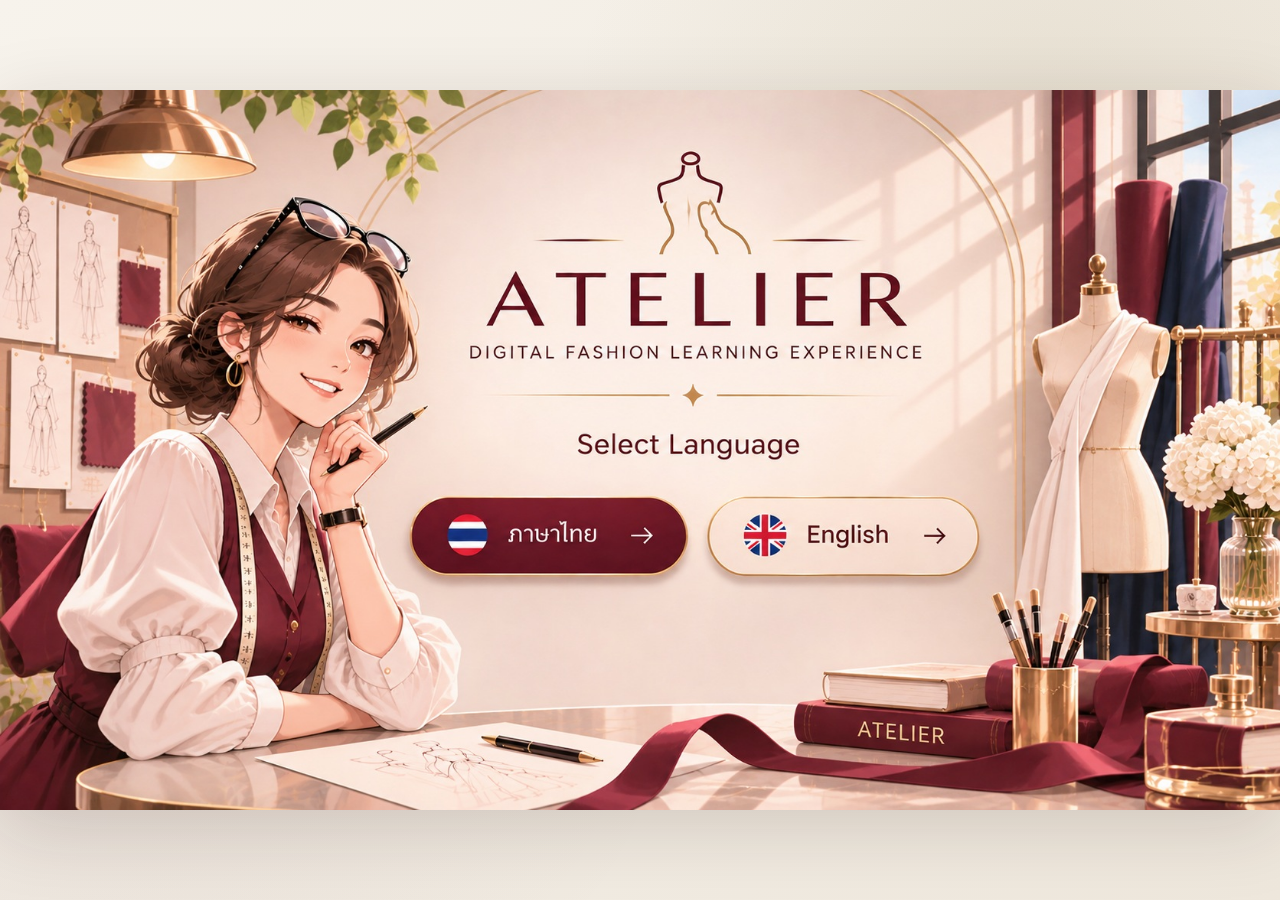
==== commit 5167ab03: "Refresh cache for learner progress update" ====
--- a/index.html
+++ b/index.html
@@ -8,7 +8,7 @@
   <link rel="preconnect" href="https://fonts.googleapis.com">
   <link rel="preconnect" href="https://fonts.gstatic.com" crossorigin>
   <link href="https://fonts.googleapis.com/css2?family=Bai+Jamjuree:wght@300;400;500;600;700&display=swap" rel="stylesheet">
-  <link rel="stylesheet" href="css/style.css">
+  <link rel="stylesheet" href="css/style.css?v=20261115-progress-modes">
 </head>
 <body>
   <div id="background-atelier" aria-hidden="true"></div>
@@ -22,6 +22,6 @@
   <main id="app-container" aria-live="polite"></main>
   <footer class="site-footer"><span>ATELIER</span><i>✦</i> THE ART OF LEARNING & DESIGN</footer>
   <script src="js/recordAdapter.js"></script>
-  <script src="js/game.js"></script>
+  <script src="js/game.js?v=20261115-progress-modes"></script>
 </body>
 </html>
--- a/css/style.css
+++ b/css/style.css
@@ -826,3 +826,307 @@
     bottom: 22px;
   }
 }
+
+
+/* =========================================
+   LEARNER PROGRESS DASHBOARD
+   ========================================= */
+.progress-overview-grid{
+  display:grid;
+  grid-template-columns:repeat(3,minmax(0,1fr));
+  gap:14px;
+  margin:22px 0 34px;
+}
+.progress-overview-grid .result-stat{
+  min-height:116px;
+  justify-content:center;
+  background:#fffdf9;
+}
+.progress-overview-grid .result-stat strong{
+  font-family:Georgia,serif;
+  font-size:clamp(27px,3vw,38px);
+}
+.progress-subheading{
+  margin:34px 0 16px;
+}
+.progress-subheading h2{
+  margin:0;
+  color:var(--burgundy);
+  font-family:Georgia,serif;
+  font-weight:500;
+}
+.progress-chapter-list,
+.progress-attempt-list{
+  display:grid;
+  grid-template-columns:repeat(2,minmax(0,1fr));
+  gap:14px;
+}
+.progress-chapter-card{
+  margin:0;
+  padding:20px;
+  background:rgba(255,253,250,.96);
+}
+.progress-chapter-card .progress-track{
+  display:block;
+  width:100%;
+  height:8px;
+  margin:12px 0 8px;
+  background:#eadeda;
+}
+.progress-chapter-card p{
+  margin:0 0 5px;
+  color:var(--muted);
+  font-size:12px;
+}
+.progress-chapter-card small{
+  color:var(--sage);
+  font-size:11px;
+  line-height:1.6;
+}
+.progress-attempt-card{
+  margin:0;
+  display:grid;
+  grid-template-columns:minmax(0,1fr) auto;
+  align-items:center;
+  gap:6px 12px;
+  padding:16px 18px;
+}
+.progress-attempt-card>div{
+  display:flex;
+  flex-direction:column;
+  gap:5px;
+}
+.progress-attempt-card strong{
+  color:var(--burgundy);
+  font-size:14px;
+}
+.progress-attempt-card small{
+  color:var(--muted);
+  font-size:11px;
+  line-height:1.5;
+}
+.progress-attempt-card>b{
+  color:var(--burgundy);
+  font-family:Georgia,serif;
+  font-size:19px;
+}
+.progress-attempt-card>small:last-child{
+  grid-column:1/-1;
+  padding-top:6px;
+  border-top:1px solid var(--line);
+}
+@media(max-width:700px){
+  .progress-overview-grid{grid-template-columns:1fr 1fr;gap:10px}
+  .progress-overview-grid .result-stat:last-child{grid-column:1/-1}
+  .progress-chapter-list,.progress-attempt-list{grid-template-columns:1fr}
+  .progress-chapter-card{padding:16px}
+}
+
+
+/* =========================================
+   ATELIER LEARNER PROGRESS — MODE BREAKDOWN
+   Bai Jamjuree is already loaded in index.html.
+   ========================================= */
+.progress-screen,
+.progress-screen *{
+  font-family:'Bai Jamjuree',sans-serif !important;
+}
+.progress-screen h1,
+.progress-screen h2,
+.progress-screen h3,
+.progress-screen p,
+.progress-screen strong,
+.progress-screen small{
+  letter-spacing:normal;
+}
+.progress-screen .section-heading h1{
+  font-weight:600;
+  line-height:1.25;
+}
+.progress-screen .progress-overview-grid .result-stat strong,
+.progress-screen .progress-mode-attempts strong,
+.progress-screen .progress-attempt-card>b{
+  font-family:'Bai Jamjuree',sans-serif !important;
+  font-weight:700;
+}
+.progress-screen .progress-subheading h2{
+  font-family:'Bai Jamjuree',sans-serif !important;
+  font-weight:600;
+}
+.progress-mode-grid{
+  display:grid;
+  grid-template-columns:repeat(3,minmax(0,1fr));
+  gap:14px;
+}
+.progress-mode-card{
+  margin:0;
+  padding:18px 20px;
+  display:flex;
+  flex-direction:column;
+  gap:9px;
+  background:rgba(255,253,250,.96);
+}
+.mode-pill{
+  display:inline-flex;
+  align-items:center;
+  width:max-content;
+  max-width:100%;
+  padding:5px 10px;
+  border-radius:999px;
+  font-size:10px;
+  font-weight:700;
+  line-height:1.45;
+  letter-spacing:.025em;
+  border:1px solid transparent;
+}
+.mode-pill-matching{
+  color:#713c48;
+  background:#f5e9e6;
+  border-color:#e6cfca;
+}
+.mode-pill-scenario{
+  color:#385c62;
+  background:#e9f1ef;
+  border-color:#c8dcda;
+}
+.mode-pill-keyboard{
+  color:#65518a;
+  background:#f0ebf7;
+  border-color:#d9d0e8;
+}
+.replay-pill{
+  display:inline-flex;
+  align-items:center;
+  padding:4px 9px;
+  border-radius:999px;
+  background:#f6f0df;
+  color:#80632f;
+  font-size:10px;
+  font-weight:700;
+}
+.unfinished-pill{
+  display:inline-flex;
+  align-items:center;
+  padding:4px 9px;
+  border-radius:999px;
+  background:#f2ece7;
+  color:#76665d;
+  font-size:10px;
+  font-weight:700;
+}
+.progress-mode-attempts{
+  display:flex;
+  align-items:baseline;
+  gap:8px;
+  margin-top:4px;
+}
+.progress-mode-attempts strong{
+  color:var(--burgundy);
+  font-size:32px;
+  line-height:1;
+}
+.progress-mode-attempts span,
+.progress-mode-meta span{
+  color:var(--muted);
+  font-size:11px;
+}
+.progress-mode-meta{
+  display:flex;
+  justify-content:space-between;
+  align-items:center;
+  gap:8px;
+  padding-top:7px;
+  border-top:1px solid var(--line);
+}
+.progress-mode-meta b{
+  color:var(--burgundy);
+  font-size:14px;
+}
+.progress-mode-card>small{
+  color:var(--muted);
+  font-size:10px;
+}
+.progress-chapter-card{
+  display:flex;
+  flex-direction:column;
+  gap:15px;
+}
+.progress-chapter-card .chapter-progress-meta{
+  margin-bottom:0;
+  font-size:13px;
+}
+.mode-progress-row{
+  display:grid;
+  gap:6px;
+}
+.mode-progress-label{
+  display:flex;
+  justify-content:space-between;
+  align-items:center;
+  gap:8px;
+  color:var(--muted);
+  font-size:11px;
+}
+.mode-progress-label b{
+  color:var(--burgundy);
+  font-size:12px;
+  font-weight:700;
+}
+.mode-progress-row .progress-track{
+  width:100%;
+  height:7px;
+  margin:0;
+}
+.mode-progress-row .progress-track i{
+  background:var(--sage);
+}
+.mode-progress-row .scenario-track i{
+  background:#668b8b;
+}
+.mode-progress-row .keyboard-track i{
+  background:#9179ad;
+}
+.mode-progress-row>small{
+  color:var(--muted);
+  font-size:10px;
+}
+.progress-attempt-card{
+  grid-template-columns:minmax(0,1fr) auto;
+  align-items:center;
+}
+.progress-attempt-topline{
+  grid-column:1/-1;
+  display:flex;
+  align-items:center;
+  gap:7px;
+  flex-wrap:wrap;
+}
+.progress-attempt-main{
+  min-width:0;
+  display:flex;
+  flex-direction:column;
+  gap:4px;
+}
+.progress-attempt-main strong{
+  color:var(--burgundy);
+  font-size:14px;
+}
+.progress-attempt-main small{
+  color:var(--muted);
+  font-size:10px;
+}
+.progress-attempt-score{
+  grid-column:1/-1;
+}
+.matching-completed-screen .chapter-result-heading,
+.matching-completed-screen .chapter-result-progress p{
+  font-family:'Bai Jamjuree',sans-serif;
+}
+@media(max-width:760px){
+  .progress-mode-grid{
+    grid-template-columns:1fr;
+  }
+  .progress-mode-card{
+    padding:16px;
+  }
+}
